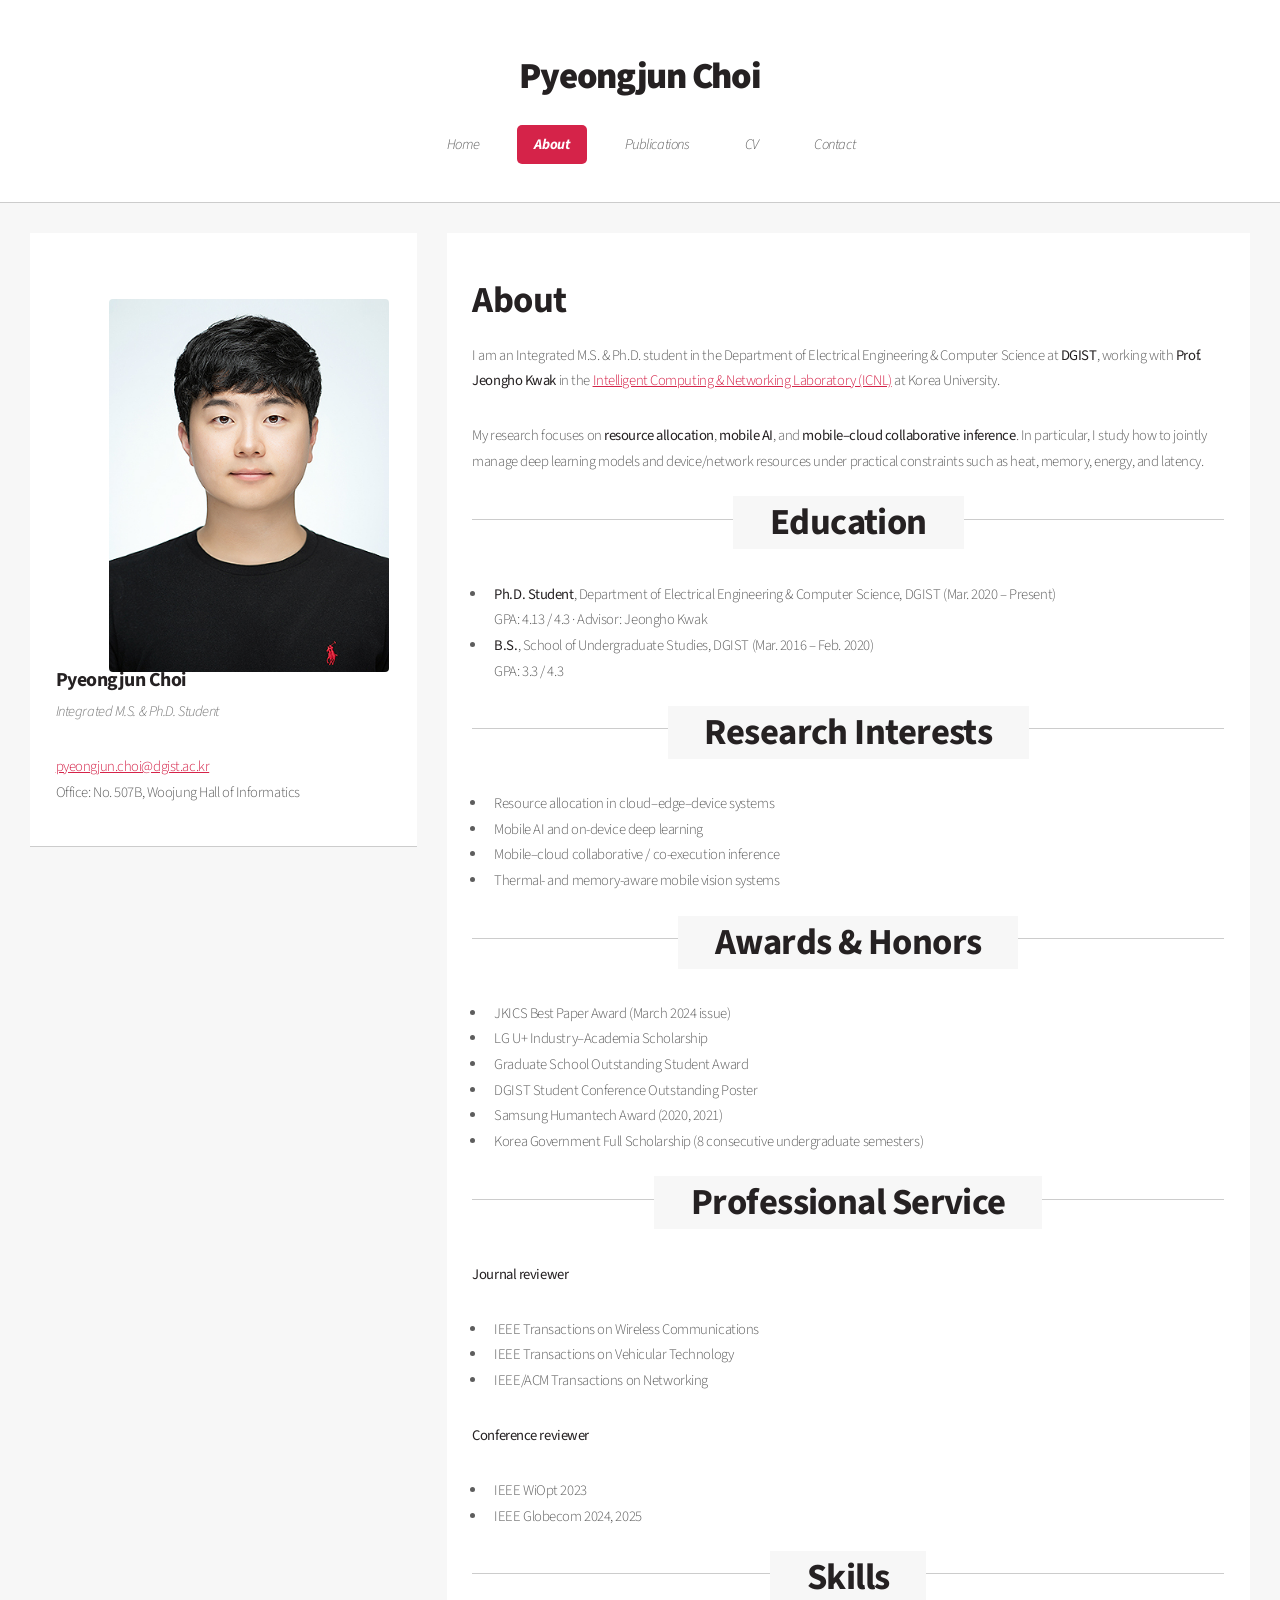
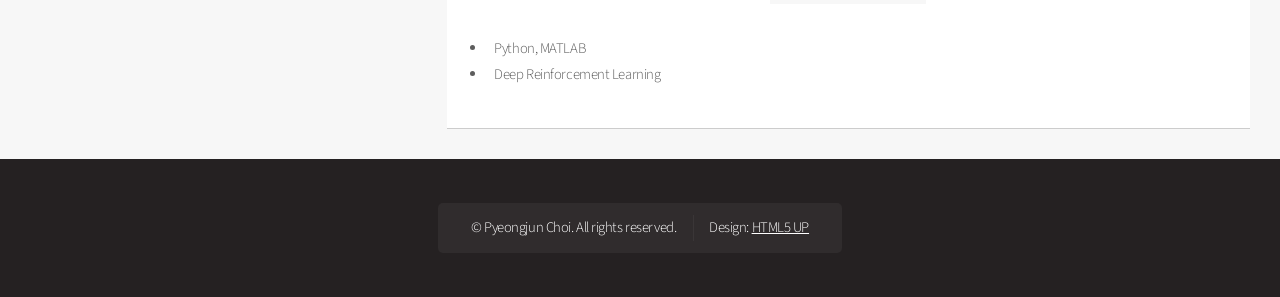
==== about.html @ 7a231a0e "Build personal academic homepage in ICNL/Dopetrope style. English static site with About, Publicatio" ====
<!DOCTYPE HTML>
<!--
	Dopetrope by HTML5 UP
	html5up.net | @ajlkn
	Free for personal and commercial use under the CCA 3.0 license (html5up.net/license)
-->
<html>
	<head>
		<title>About — Pyeongjun Choi</title>
		<meta charset="utf-8" />
		<meta name="viewport" content="width=device-width, initial-scale=1, user-scalable=no" />
		<link rel="stylesheet" href="assets/css/main.css" />
		<link rel="stylesheet" href="assets/css/custom.css" />
	</head>
	<body class="is-preload">
		<div id="page-wrapper">

			<section id="header">
				<h1><a href="index.html">Pyeongjun Choi</a></h1>
				<nav id="nav">
					<ul>
						<li><a href="index.html">Home</a></li>
						<li class="current"><a href="about.html">About</a></li>
						<li><a href="publications.html">Publications</a></li>
						<li><a href="cv.html">CV</a></li>
						<li><a href="contact.html">Contact</a></li>
					</ul>
				</nav>
			</section>

			<section id="main">
				<div class="container">
					<div class="row">
						<div class="col-4 col-12-medium">
							<section class="box profile-box">
								<span class="image featured"><img src="images/profile.jpg" alt="Profile picture of Pyeongjun Choi" /></span>
								<header>
									<h3>Pyeongjun Choi</h3>
									<p>Integrated M.S. &amp; Ph.D. Student</p>
								</header>
								<p>
									<a href="mailto:pyeongjun.choi@dgist.ac.kr">pyeongjun.choi@dgist.ac.kr</a><br />
									Office: No. 507B, Woojung Hall of Informatics
								</p>
							</section>
						</div>
						<div class="col-8 col-12-medium">
							<article class="box post">
								<header>
									<h2>About</h2>
								</header>
								<p>
									I am an Integrated M.S. &amp; Ph.D. student in the Department of Electrical Engineering &amp; Computer Science at
									<strong>DGIST</strong>, working with <strong>Prof. Jeongho Kwak</strong> in the
									<a href="https://icnl.korea.ac.kr/" target="_blank" rel="noopener">Intelligent Computing &amp; Networking Laboratory (ICNL)</a>
									at Korea University.
								</p>
								<p>
									My research focuses on <strong>resource allocation</strong>, <strong>mobile AI</strong>, and
									<strong>mobile–cloud collaborative inference</strong>. In particular, I study how to jointly manage deep learning models
									and device/network resources under practical constraints such as heat, memory, energy, and latency.
								</p>

								<header class="major">
									<h2>Education</h2>
								</header>
								<ul>
									<li>
										<strong>Ph.D. Student</strong>, Department of Electrical Engineering &amp; Computer Science, DGIST
										(Mar. 2020 – Present)<br />
										GPA: 4.13 / 4.3 · Advisor: Jeongho Kwak
									</li>
									<li>
										<strong>B.S.</strong>, School of Undergraduate Studies, DGIST
										(Mar. 2016 – Feb. 2020)<br />
										GPA: 3.3 / 4.3
									</li>
								</ul>

								<header class="major">
									<h2>Research Interests</h2>
								</header>
								<ul>
									<li>Resource allocation in cloud–edge–device systems</li>
									<li>Mobile AI and on-device deep learning</li>
									<li>Mobile–cloud collaborative / co-execution inference</li>
									<li>Thermal- and memory-aware mobile vision systems</li>
								</ul>

								<header class="major">
									<h2>Awards &amp; Honors</h2>
								</header>
								<ul>
									<li>JKICS Best Paper Award (March 2024 issue)</li>
									<li>LG U+ Industry–Academia Scholarship</li>
									<li>Graduate School Outstanding Student Award</li>
									<li>DGIST Student Conference Outstanding Poster</li>
									<li>Samsung Humantech Award (2020, 2021)</li>
									<li>Korea Government Full Scholarship (8 consecutive undergraduate semesters)</li>
								</ul>

								<header class="major">
									<h2>Professional Service</h2>
								</header>
								<p><strong>Journal reviewer</strong></p>
								<ul>
									<li>IEEE Transactions on Wireless Communications</li>
									<li>IEEE Transactions on Vehicular Technology</li>
									<li>IEEE/ACM Transactions on Networking</li>
								</ul>
								<p><strong>Conference reviewer</strong></p>
								<ul>
									<li>IEEE WiOpt 2023</li>
									<li>IEEE Globecom 2024, 2025</li>
								</ul>

								<header class="major">
									<h2>Skills</h2>
								</header>
								<ul>
									<li>Python, MATLAB</li>
									<li>Deep Reinforcement Learning</li>
								</ul>
							</article>
						</div>
					</div>
				</div>
			</section>

			<section id="footer">
				<div class="container">
					<div class="row">
						<div class="col-12">
							<div id="copyright">
								<ul class="links">
									<li>&copy; Pyeongjun Choi. All rights reserved.</li>
									<li>Design: <a href="http://html5up.net">HTML5 UP</a></li>
								</ul>
							</div>
						</div>
					</div>
				</div>
			</section>

		</div>

		<script src="assets/js/jquery.min.js"></script>
		<script src="assets/js/jquery.dropotron.min.js"></script>
		<script src="assets/js/browser.min.js"></script>
		<script src="assets/js/breakpoints.min.js"></script>
		<script src="assets/js/util.js"></script>
		<script src="assets/js/main.js"></script>
	</body>
</html>
---- assets/css/main.css ----
@import url("fontawesome-all.min.css");
@import url("https://fonts.googleapis.com/css?family=Source+Sans+Pro:300,400,700,900,300italic");

/*
	Dopetrope by HTML5 UP
	html5up.net | @ajlkn
	Free for personal and commercial use under the CCA 3.0 license (html5up.net/license)
*/

html, body, div, span, applet, object,
iframe, h1, h2, h3, h4, h5, h6, p, blockquote,
pre, a, abbr, acronym, address, big, cite,
code, del, dfn, em, img, ins, kbd, q, s, samp,
small, strike, strong, sub, sup, tt, var, b,
u, i, center, dl, dt, dd, ol, ul, li, fieldset,
form, label, legend, table, caption, tbody,
tfoot, thead, tr, th, td, article, aside,
canvas, details, embed, figure, figcaption,
footer, header, hgroup, menu, nav, output, ruby,
section, summary, time, mark, audio, video {
	margin: 0;
	padding: 0;
	border: 0;
	font-size: 100%;
	font: inherit;
	vertical-align: baseline;}

article, aside, details, figcaption, figure,
footer, header, hgroup, menu, nav, section {
	display: block;}

body {
	line-height: 1;
}

ol, ul {
	list-style: none;
}

blockquote, q {
	quotes: none;
}

	blockquote:before, blockquote:after, q:before, q:after {
		content: '';
		content: none;
	}

table {
	border-collapse: collapse;
	border-spacing: 0;
}

body {
	-webkit-text-size-adjust: none;
}

mark {
	background-color: transparent;
	color: inherit;
}

input::-moz-focus-inner {
	border: 0;
	padding: 0;
}

input, select, textarea {
	-moz-appearance: none;
	-webkit-appearance: none;
	-ms-appearance: none;
	appearance: none;
}

/* Basic */

	html {
		box-sizing: border-box;
	}

	*, *:before, *:after {
		box-sizing: inherit;
	}

	body {
		background: #252122;
		background-image: url("images/bg02.png");
	}

		body.is-preload *, body.is-preload *:before, body.is-preload *:after {
			-moz-animation: none !important;
			-webkit-animation: none !important;
			-ms-animation: none !important;
			animation: none !important;
			-moz-transition: none !important;
			-webkit-transition: none !important;
			-ms-transition: none !important;
			transition: none !important;
		}

	body, input, textarea, select {
		font-family: 'Source Sans Pro';
		font-weight: 300;
		color: #5d5d5d;
		font-size: 14pt;
		line-height: 1.75em;
	}

	strong, b {
		color: #252122;
		font-weight: 400;
	}

	i, em {
		font-style: italic;
	}

	sub {
		position: relative;
		top: 0.5em;
		font-size: 0.8em;
	}

	sup {
		position: relative;
		top: -0.5em;
		font-size: 0.8em;
	}

	blockquote {
		border-left: solid 0.75em #dddddd;
		padding: 1em 0 1em 1.5em;
		font-style: italic;
	}

	h1, h2, h3, h4, h5, h6 {
		color: #252122;
		font-weight: 700;
	}

	h4 {
		font-weight: 400;
	}

	h1 a, h2 a, h3 a, h4 a, h5 a, h6 a {
		color: inherit;
		text-decoration: none;
	}


	h2 {
  	font-size: 1.5em; 
	letter-spacing: -0.035em;
	}

	h3 {
		font-size: 1.35em;
		letter-spacing: -0.025em;
	}

	h4 {
		font-size: 1.2em;
		letter-spacing: -0.025em;
	}

	a {
		color: #d52349;
		text-decoration: underline;
	}

		a:hover {
			text-decoration: none;
		}

	br.clear {
		clear: both;
	}

	hr {
		border: 0;
		border-top: solid 1px #dddddd;
		height: 1px;
		margin: 2em 0 2em 0;
	}

	p, ul, ol, dl, table {
		margin-bottom: 2em; letter-spacing: -0.03em;

	}

/* Container */

	.container {
		margin: 0 auto;
		max-width: 100%;
		width: 70em;
	}

		@media screen and (max-width: 1680px) {

			.container {
				width: 70em;
			}

		}

		@media screen and (max-width: 1280px) {

			.container {
				width: calc(100% - 60px);
			}

		}

		@media screen and (max-width: 980px) {

			.container {
				width: calc(100% - 80px);
			}

		}

		@media screen and (max-width: 736px) {

			.container {
				width: calc(100% - 40px);
			}

		}

/* Row */

	.row {
		display: flex;
		flex-wrap: wrap;
		box-sizing: border-box;
		align-items: stretch;
	}

		.row > * {
			box-sizing: border-box;
		}

		.row.gtr-uniform > * > :last-child {
			margin-bottom: 0;
		}

		.row.aln-left {
			justify-content: flex-start;
		}

		.row.aln-center {
			justify-content: center;
		}

		.row.aln-right {
			justify-content: flex-end;
		}

		.row.aln-top {
			align-items: flex-start;
		}

		.row.aln-middle {
			align-items: center;
		}

		.row.aln-bottom {
			align-items: flex-end;
		}

		.row > .imp {
			order: -1;
		}

		.row > .col-1 {
			width: 8.33333%;
		}

		.row > .off-1 {
			margin-left: 8.33333%;
		}

		.row > .col-2 {
			width: 16.66667%;
		}

		.row > .off-2 {
			margin-left: 16.66667%;
		}

		.row > .col-3 {
			width: 25%;
		}

		.row > .off-3 {
			margin-left: 25%;
		}

		.row > .col-4 {
			width: 33.33333%;
		}

		.row > .off-4 {
			margin-left: 33.33333%;
		}

		.row > .col-5 {
			width: 41.66667%;
		}

		.row > .off-5 {
			margin-left: 41.66667%;
		}

		.row > .col-6 {
			width: 50%;
		}

		.row > .off-6 {
			margin-left: 50%;
		}

		.row > .col-7 {
			width: 58.33333%;
		}

		.row > .off-7 {
			margin-left: 58.33333%;
		}

		.row > .col-8 {
			width: 66.66667%;
		}

		.row > .off-8 {
			margin-left: 66.66667%;
		}

		.row > .col-9 {
			width: 75%;
		}

		.row > .off-9 {
			margin-left: 75%;
		}

		.row > .col-10 {
			width: 83.33333%;
		}

		.row > .off-10 {
			margin-left: 83.33333%;
		}

		.row > .col-11 {
			width: 91.66667%;
		}

		.row > .off-11 {
			margin-left: 91.66667%;
		}

		.row > .col-12 {
			width: 100%;
		}

		.row > .off-12 {
			margin-left: 100%;
		}

		.row.gtr-0 {
			margin-top: 0px;
			margin-left: 0px;
		}

			.row.gtr-0 > * {
				padding: 0px 0 0 0px;
			}

			.row.gtr-0.gtr-uniform {
				margin-top: 0px;
			}

				.row.gtr-0.gtr-uniform > * {
					padding-top: 0px;
				}

		.row.gtr-25 {
			margin-top: -12.5px;
			margin-left: -12.5px;
		}

			.row.gtr-25 > * {
				padding: 12.5px 0 0 12.5px;
			}

			.row.gtr-25.gtr-uniform {
				margin-top: -12.5px;
			}

				.row.gtr-25.gtr-uniform > * {
					padding-top: 12.5px;
				}

		.row.gtr-50 {
			margin-top: -25px;
			margin-left: -25px;
		}

			.row.gtr-50 > * {
				padding: 25px 0 0 25px;
			}

			.row.gtr-50.gtr-uniform {
				margin-top: -25px;
			}

				.row.gtr-50.gtr-uniform > * {
					padding-top: 25px;
				}

		.row {
			margin-top: -50px;
			margin-left: -50px;
		}

			.row > * {
				padding: 50px 0 0 50px;
			}

			.row.gtr-uniform {
				margin-top: -50px;
			}

				.row.gtr-uniform > * {
					padding-top: 50px;
				}

		.row.gtr-150 {
			margin-top: -75px;
			margin-left: -75px;
		}

			.row.gtr-150 > * {
				padding: 75px 0 0 75px;
			}

			.row.gtr-150.gtr-uniform {
				margin-top: -75px;
			}

				.row.gtr-150.gtr-uniform > * {
					padding-top: 75px;
				}

		.row.gtr-200 {
			margin-top: -100px;
			margin-left: -100px;
		}

			.row.gtr-200 > * {
				padding: 100px 0 0 100px;
			}

			.row.gtr-200.gtr-uniform {
				margin-top: -100px;
			}

				.row.gtr-200.gtr-uniform > * {
					padding-top: 100px;
				}

		@media screen and (max-width: 1680px) {

			.row {
				display: flex;
				flex-wrap: wrap;
				box-sizing: border-box;
				align-items: stretch;
			}

				.row > * {
					box-sizing: border-box;
				}

				.row.gtr-uniform > * > :last-child {
					margin-bottom: 0;
				}

				.row.aln-left {
					justify-content: flex-start;
				}

				.row.aln-center {
					justify-content: center;
				}

				.row.aln-right {
					justify-content: flex-end;
				}

				.row.aln-top {
					align-items: flex-start;
				}

				.row.aln-middle {
					align-items: center;
				}

				.row.aln-bottom {
					align-items: flex-end;
				}

				.row > .imp-xlarge {
					order: -1;
				}

				.row > .col-1-xlarge {
					width: 8.33333%;
				}

				.row > .off-1-xlarge {
					margin-left: 8.33333%;
				}

				.row > .col-2-xlarge {
					width: 16.66667%;
				}

				.row > .off-2-xlarge {
					margin-left: 16.66667%;
				}

				.row > .col-3-xlarge {
					width: 25%;
				}

				.row > .off-3-xlarge {
					margin-left: 25%;
				}

				.row > .col-4-xlarge {
					width: 33.33333%;
				}

				.row > .off-4-xlarge {
					margin-left: 33.33333%;
				}

				.row > .col-5-xlarge {
					width: 41.66667%;
				}

				.row > .off-5-xlarge {
					margin-left: 41.66667%;
				}

				.row > .col-6-xlarge {
					width: 50%;
				}

				.row > .off-6-xlarge {
					margin-left: 50%;
				}

				.row > .col-7-xlarge {
					width: 58.33333%;
				}

				.row > .off-7-xlarge {
					margin-left: 58.33333%;
				}

				.row > .col-8-xlarge {
					width: 66.66667%;
				}

				.row > .off-8-xlarge {
					margin-left: 66.66667%;
				}

				.row > .col-9-xlarge {
					width: 75%;
				}

				.row > .off-9-xlarge {
					margin-left: 75%;
				}

				.row > .col-10-xlarge {
					width: 83.33333%;
				}

				.row > .off-10-xlarge {
					margin-left: 83.33333%;
				}

				.row > .col-11-xlarge {
					width: 91.66667%;
				}

				.row > .off-11-xlarge {
					margin-left: 91.66667%;
				}

				.row > .col-12-xlarge {
					width: 100%;
				}

				.row > .off-12-xlarge {
					margin-left: 100%;
				}

				.row.gtr-0 {
					margin-top: 0px;
					margin-left: 0px;
				}

					.row.gtr-0 > * {
						padding: 0px 0 0 0px;
					}

					.row.gtr-0.gtr-uniform {
						margin-top: 0px;
					}

						.row.gtr-0.gtr-uniform > * {
							padding-top: 0px;
						}

				.row.gtr-25 {
					margin-top: -12.5px;
					margin-left: -12.5px;
				}

					.row.gtr-25 > * {
						padding: 12.5px 0 0 12.5px;
					}

					.row.gtr-25.gtr-uniform {
						margin-top: -12.5px;
					}

						.row.gtr-25.gtr-uniform > * {
							padding-top: 12.5px;
						}

				.row.gtr-50 {
					margin-top: -25px;
					margin-left: -25px;
				}

					.row.gtr-50 > * {
						padding: 25px 0 0 25px;
					}

					.row.gtr-50.gtr-uniform {
						margin-top: -25px;
					}

						.row.gtr-50.gtr-uniform > * {
							padding-top: 25px;
						}

				.row {
					margin-top: -50px;
					margin-left: -50px;
				}

					.row > * {
						padding: 50px 0 0 50px;
					}

					.row.gtr-uniform {
						margin-top: -50px;
					}

						.row.gtr-uniform > * {
							padding-top: 50px;
						}

				.row.gtr-150 {
					margin-top: -75px;
					margin-left: -75px;
				}

					.row.gtr-150 > * {
						padding: 75px 0 0 75px;
					}

					.row.gtr-150.gtr-uniform {
						margin-top: -75px;
					}

						.row.gtr-150.gtr-uniform > * {
							padding-top: 75px;
						}

				.row.gtr-200 {
					margin-top: -100px;
					margin-left: -100px;
				}

					.row.gtr-200 > * {
						padding: 100px 0 0 100px;
					}

					.row.gtr-200.gtr-uniform {
						margin-top: -100px;
					}

						.row.gtr-200.gtr-uniform > * {
							padding-top: 100px;
						}

		}

		@media screen and (max-width: 1280px) {

			.row {
				display: flex;
				flex-wrap: wrap;
				box-sizing: border-box;
				align-items: stretch;
			}

				.row > * {
					box-sizing: border-box;
				}

				.row.gtr-uniform > * > :last-child {
					margin-bottom: 0;
				}

				.row.aln-left {
					justify-content: flex-start;
				}

				.row.aln-center {
					justify-content: center;
				}

				.row.aln-right {
					justify-content: flex-end;
				}

				.row.aln-top {
					align-items: flex-start;
				}

				.row.aln-middle {
					align-items: center;
				}

				.row.aln-bottom {
					align-items: flex-end;
				}

				.row > .imp-large {
					order: -1;
				}

				.row > .col-1-large {
					width: 8.33333%;
				}

				.row > .off-1-large {
					margin-left: 8.33333%;
				}

				.row > .col-2-large {
					width: 16.66667%;
				}

				.row > .off-2-large {
					margin-left: 16.66667%;
				}

				.row > .col-3-large {
					width: 25%;
				}

				.row > .off-3-large {
					margin-left: 25%;
				}

				.row > .col-4-large {
					width: 33.33333%;
				}

				.row > .off-4-large {
					margin-left: 33.33333%;
				}

				.row > .col-5-large {
					width: 41.66667%;
				}

				.row > .off-5-large {
					margin-left: 41.66667%;
				}

				.row > .col-6-large {
					width: 50%;
				}

				.row > .off-6-large {
					margin-left: 50%;
				}

				.row > .col-7-large {
					width: 58.33333%;
				}

				.row > .off-7-large {
					margin-left: 58.33333%;
				}

				.row > .col-8-large {
					width: 66.66667%;
				}

				.row > .off-8-large {
					margin-left: 66.66667%;
				}

				.row > .col-9-large {
					width: 75%;
				}

				.row > .off-9-large {
					margin-left: 75%;
				}

				.row > .col-10-large {
					width: 83.33333%;
				}

				.row > .off-10-large {
					margin-left: 83.33333%;
				}

				.row > .col-11-large {
					width: 91.66667%;
				}

				.row > .off-11-large {
					margin-left: 91.66667%;
				}

				.row > .col-12-large {
					width: 100%;
				}

				.row > .off-12-large {
					margin-left: 100%;
				}

				.row.gtr-0 {
					margin-top: 0px;
					margin-left: 0px;
				}

					.row.gtr-0 > * {
						padding: 0px 0 0 0px;
					}

					.row.gtr-0.gtr-uniform {
						margin-top: 0px;
					}

						.row.gtr-0.gtr-uniform > * {
							padding-top: 0px;
						}

				.row.gtr-25 {
					margin-top: -7.5px;
					margin-left: -7.5px;
				}

					.row.gtr-25 > * {
						padding: 7.5px 0 0 7.5px;
					}

					.row.gtr-25.gtr-uniform {
						margin-top: -7.5px;
					}

						.row.gtr-25.gtr-uniform > * {
							padding-top: 7.5px;
						}

				.row.gtr-50 {
					margin-top: -15px;
					margin-left: -15px;
				}

					.row.gtr-50 > * {
						padding: 15px 0 0 15px;
					}

					.row.gtr-50.gtr-uniform {
						margin-top: -15px;
					}

						.row.gtr-50.gtr-uniform > * {
							padding-top: 15px;
						}

				.row {
					margin-top: -30px;
					margin-left: -30px;
				}

					.row > * {
						padding: 30px 0 0 30px;
					}

					.row.gtr-uniform {
						margin-top: -30px;
					}

						.row.gtr-uniform > * {
							padding-top: 30px;
						}

				.row.gtr-150 {
					margin-top: -45px;
					margin-left: -45px;
				}

					.row.gtr-150 > * {
						padding: 45px 0 0 45px;
					}

					.row.gtr-150.gtr-uniform {
						margin-top: -45px;
					}

						.row.gtr-150.gtr-uniform > * {
							padding-top: 45px;
						}

				.row.gtr-200 {
					margin-top: -60px;
					margin-left: -60px;
				}

					.row.gtr-200 > * {
						padding: 60px 0 0 60px;
					}

					.row.gtr-200.gtr-uniform {
						margin-top: -60px;
					}

						.row.gtr-200.gtr-uniform > * {
							padding-top: 60px;
						}

		}

		@media screen and (max-width: 980px) {

			.row {
				display: flex;
				flex-wrap: wrap;
				box-sizing: border-box;
				align-items: stretch;
			}

				.row > * {
					box-sizing: border-box;
				}

				.row.gtr-uniform > * > :last-child {
					margin-bottom: 0;
				}

				.row.aln-left {
					justify-content: flex-start;
				}

				.row.aln-center {
					justify-content: center;
				}

				.row.aln-right {
					justify-content: flex-end;
				}

				.row.aln-top {
					align-items: flex-start;
				}

				.row.aln-middle {
					align-items: center;
				}

				.row.aln-bottom {
					align-items: flex-end;
				}

				.row > .imp-medium {
					order: -1;
				}

				.row > .col-1-medium {
					width: 8.33333%;
				}

				.row > .off-1-medium {
					margin-left: 8.33333%;
				}

				.row > .col-2-medium {
					width: 16.66667%;
				}

				.row > .off-2-medium {
					margin-left: 16.66667%;
				}

				.row > .col-3-medium {
					width: 25%;
				}

				.row > .off-3-medium {
					margin-left: 25%;
				}

				.row > .col-4-medium {
					width: 33.33333%;
				}

				.row > .off-4-medium {
					margin-left: 33.33333%;
				}

				.row > .col-5-medium {
					width: 41.66667%;
				}

				.row > .off-5-medium {
					margin-left: 41.66667%;
				}

				.row > .col-6-medium {
					width: 50%;
				}

				.row > .off-6-medium {
					margin-left: 50%;
				}

				.row > .col-7-medium {
					width: 58.33333%;
				}

				.row > .off-7-medium {
					margin-left: 58.33333%;
				}

				.row > .col-8-medium {
					width: 66.66667%;
				}

				.row > .off-8-medium {
					margin-left: 66.66667%;
				}

				.row > .col-9-medium {
					width: 75%;
				}

				.row > .off-9-medium {
					margin-left: 75%;
				}

				.row > .col-10-medium {
					width: 83.33333%;
				}

				.row > .off-10-medium {
					margin-left: 83.33333%;
				}

				.row > .col-11-medium {
					width: 91.66667%;
				}

				.row > .off-11-medium {
					margin-left: 91.66667%;
				}

				.row > .col-12-medium {
					width: 100%;
				}

				.row > .off-12-medium {
					margin-left: 100%;
				}

				.row.gtr-0 {
					margin-top: 0px;
					margin-left: 0px;
				}

					.row.gtr-0 > * {
						padding: 0px 0 0 0px;
					}

					.row.gtr-0.gtr-uniform {
						margin-top: 0px;
					}

						.row.gtr-0.gtr-uniform > * {
							padding-top: 0px;
						}

				.row.gtr-25 {
					margin-top: -10px;
					margin-left: -10px;
				}

					.row.gtr-25 > * {
						padding: 10px 0 0 10px;
					}

					.row.gtr-25.gtr-uniform {
						margin-top: -10px;
					}

						.row.gtr-25.gtr-uniform > * {
							padding-top: 10px;
						}

				.row.gtr-50 {
					margin-top: -20px;
					margin-left: -20px;
				}

					.row.gtr-50 > * {
						padding: 20px 0 0 20px;
					}

					.row.gtr-50.gtr-uniform {
						margin-top: -20px;
					}

						.row.gtr-50.gtr-uniform > * {
							padding-top: 20px;
						}

				.row {
					margin-top: -40px;
					margin-left: -40px;
				}

					.row > * {
						padding: 40px 0 0 40px;
					}

					.row.gtr-uniform {
						margin-top: -40px;
					}

						.row.gtr-uniform > * {
							padding-top: 40px;
						}

				.row.gtr-150 {
					margin-top: -60px;
					margin-left: -60px;
				}

					.row.gtr-150 > * {
						padding: 60px 0 0 60px;
					}

					.row.gtr-150.gtr-uniform {
						margin-top: -60px;
					}

						.row.gtr-150.gtr-uniform > * {
							padding-top: 60px;
						}

				.row.gtr-200 {
					margin-top: -80px;
					margin-left: -80px;
				}

					.row.gtr-200 > * {
						padding: 80px 0 0 80px;
					}

					.row.gtr-200.gtr-uniform {
						margin-top: -80px;
					}

						.row.gtr-200.gtr-uniform > * {
							padding-top: 80px;
						}

		}

		@media screen and (max-width: 736px) {

			.row {
				display: flex;
				flex-wrap: wrap;
				box-sizing: border-box;
				align-items: stretch;
			}

				.row > * {
					box-sizing: border-box;
				}

				.row.gtr-uniform > * > :last-child {
					margin-bottom: 0;
				}

				.row.aln-left {
					justify-content: flex-start;
				}

				.row.aln-center {
					justify-content: center;
				}

				.row.aln-right {
					justify-content: flex-end;
				}

				.row.aln-top {
					align-items: flex-start;
				}

				.row.aln-middle {
					align-items: center;
				}

				.row.aln-bottom {
					align-items: flex-end;
				}

				.row > .imp-small {
					order: -1;
				}

				.row > .col-1-small {
					width: 8.33333%;
				}

				.row > .off-1-small {
					margin-left: 8.33333%;
				}

				.row > .col-2-small {
					width: 16.66667%;
				}

				.row > .off-2-small {
					margin-left: 16.66667%;
				}

				.row > .col-3-small {
					width: 25%;
				}

				.row > .off-3-small {
					margin-left: 25%;
				}

				.row > .col-4-small {
					width: 33.33333%;
				}

				.row > .off-4-small {
					margin-left: 33.33333%;
				}

				.row > .col-5-small {
					width: 41.66667%;
				}

				.row > .off-5-small {
					margin-left: 41.66667%;
				}

				.row > .col-6-small {
					width: 50%;
				}

				.row > .off-6-small {
					margin-left: 50%;
				}

				.row > .col-7-small {
					width: 58.33333%;
				}

				.row > .off-7-small {
					margin-left: 58.33333%;
				}

				.row > .col-8-small {
					width: 66.66667%;
				}

				.row > .off-8-small {
					margin-left: 66.66667%;
				}

				.row > .col-9-small {
					width: 75%;
				}

				.row > .off-9-small {
					margin-left: 75%;
				}

				.row > .col-10-small {
					width: 83.33333%;
				}

				.row > .off-10-small {
					margin-left: 83.33333%;
				}

				.row > .col-11-small {
					width: 91.66667%;
				}

				.row > .off-11-small {
					margin-left: 91.66667%;
				}

				.row > .col-12-small {
					width: 100%;
				}

				.row > .off-12-small {
					margin-left: 100%;
				}

				.row.gtr-0 {
					margin-top: 0px;
					margin-left: 0px;
				}

					.row.gtr-0 > * {
						padding: 0px 0 0 0px;
					}

					.row.gtr-0.gtr-uniform {
						margin-top: 0px;
					}

						.row.gtr-0.gtr-uniform > * {
							padding-top: 0px;
						}

				.row.gtr-25 {
					margin-top: -5px;
					margin-left: -5px;
				}

					.row.gtr-25 > * {
						padding: 5px 0 0 5px;
					}

					.row.gtr-25.gtr-uniform {
						margin-top: -5px;
					}

						.row.gtr-25.gtr-uniform > * {
							padding-top: 5px;
						}

				.row.gtr-50 {
					margin-top: -10px;
					margin-left: -10px;
				}

					.row.gtr-50 > * {
						padding: 10px 0 0 10px;
					}

					.row.gtr-50.gtr-uniform {
						margin-top: -10px;
					}

						.row.gtr-50.gtr-uniform > * {
							padding-top: 10px;
						}

				.row {
					margin-top: -20px;
					margin-left: -20px;
				}

					.row > * {
						padding: 20px 0 0 20px;
					}

					.row.gtr-uniform {
						margin-top: -20px;
					}

						.row.gtr-uniform > * {
							padding-top: 20px;
						}

				.row.gtr-150 {
					margin-top: -30px;
					margin-left: -30px;
				}

					.row.gtr-150 > * {
						padding: 30px 0 0 30px;
					}

					.row.gtr-150.gtr-uniform {
						margin-top: -30px;
					}

						.row.gtr-150.gtr-uniform > * {
							padding-top: 30px;
						}

				.row.gtr-200 {
					margin-top: -40px;
					margin-left: -40px;
				}

					.row.gtr-200 > * {
						padding: 40px 0 0 40px;
					}

					.row.gtr-200.gtr-uniform {
						margin-top: -40px;
					}

						.row.gtr-200.gtr-uniform > * {
							padding-top: 40px;
						}

		}

/* Form */

	form label {
		display: block;
		color: #252122;
		font-weight: 400;
		margin: 0 0 0.5em 0;
	}

	form input[type=text],
	form input[type=email],
	form input[type=password],
	form select,
	form textarea {
		-webkit-appearance: none;
		display: block;
		border: 0;
		padding: 0.75em 1em;
		font-size: 1em;
		border-radius: 5px;
		border: solid 1px #dddddd;
		background: #fff;
		width: 100%;
	}

		form input[type=text]:focus,
		form input[type=email]:focus,
		form input[type=password]:focus,
		form select:focus,
		form textarea:focus {
			box-shadow: inset 0px 0px 1px 1px #43bff0;
		}

	form textarea {
		height: 15em;
	}

	form ::-webkit-input-placeholder {
		color: #555 !important;
	}

	form :-moz-placeholder {
		color: #555 !important;
	}

	form ::-moz-placeholder {
		color: #555 !important;
	}

	form :-ms-input-placeholder {
		color: #555 !important;
	}

	form ::-moz-focus-inner {
		border: 0;
	}

/* Tables */

	table {
		width: 100%;
	}

		table tr {
			border-top: solid 1px #dddddd;
		}

			table tr:first-child {
				border-top: 0;
			}

		table td {
			padding: 0.5em 1em 0.5em 1em;
		}

		table th {
			text-align: left;
			padding: 0.5em 1em 0.5em 1em;
			font-weight: 700;
			margin: 0 0 1em 0;
		}

		table thead {
			border-bottom: solid 2px #dddddd;
		}

/* Section/Article */

	section, article {
		margin-bottom: 2.5em;
	}

		section > :last-child, section:last-child, article > :last-child, article:last-child {
			margin-bottom: 0;
		}

	header {
		margin: 0 0 1.5em 0;
	}

		header > p {
			display: block;
			font-style: italic;
			margin: 0.5em 0 0 0;
			padding-bottom: 0.5em;
		}

		header.major {
			position: relative;
			text-align: center;
			border-top: solid 1px #ccc;
			top: 1em;
			margin: 0 0 3em 0;
		}

			header.major h2 {
				background: #fff;
				position: relative;
				top: -0.65em;
				display: inline;
				margin: 0;
				padding: 0 1em 0 1em;
			}

	footer {
		margin: 2.25em 0 0 0;
	}

/* Box */

	.box {
		background: #ffffff;
		border-bottom: solid 1px #ccc;
		padding: 2.75em 1.75em 2.75em 1.75em;
	}

		.box .image.featured {
			position: relative;
			width: auto;
			left: 1.75em;
			top: 1.75em;
			margin: -4.5em 0 4.25em -3.5em;
		}

		.box.post header {
			padding-top: 1em;
			margin: 0 0 2em 0;
		}

		.box.post h2 {
			font-size: 2.5em;
			letter-spacing: -0.015em;
		}

		.box.post header > p {
			margin-top: 1.25em;
			font-size: 1.25em;
		}

		.box footer ul.actions {
			margin-bottom: 0;
		}

/* Button */

	input[type="button"],
	input[type="submit"],
	input[type="reset"],
	button,
	.button {
		-webkit-appearance: none;
		display: inline-block;
		text-decoration: none;
		cursor: pointer;
		border: 0;
		border-radius: 5px;
		background: #d52349;
		color: #fff !important;
		font-weight: 700;
		outline: 0;
		font-size: 1.1em;
		padding: 0.65em 1.5em 0.65em 1.5em;
		text-align: center;
		-moz-transition: background-color .25s ease-in-out;
		-webkit-transition: background-color .25s ease-in-out;
		-ms-transition: background-color .25s ease-in-out;
		transition: background-color .25s ease-in-out;
	}

		input[type="button"]:hover,
		input[type="submit"]:hover,
		input[type="reset"]:hover,
		button:hover,
		.button:hover {
			background: #e53359;
		}

		input[type="button"]:active,
		input[type="submit"]:active,
		input[type="reset"]:active,
		button:active,
		.button:active {
			background: #c51349;
		}

		input[type="button"].alt,
		input[type="submit"].alt,
		input[type="reset"].alt,
		button.alt,
		.button.alt {
			background: #e53359;
		}

			input[type="button"].alt:hover,
			input[type="submit"].alt:hover,
			input[type="reset"].alt:hover,
			button.alt:hover,
			.button.alt:hover {
				background: #e53359;
			}

			input[type="button"].alt:active,
			input[type="submit"].alt:active,
			input[type="reset"].alt:active,
			button.alt:active,
			.button.alt:active {
				background: #e53359;
			}

		input[type="button"].icon:before,
		input[type="submit"].icon:before,
		input[type="reset"].icon:before,
		button.icon:before,
		.button.icon:before {
			opacity: 0.35;
			position: relative;
			top: 0.05em;
			margin-right: 0.75em;
		}

		input[type="button"].large,
		input[type="submit"].large,
		input[type="reset"].large,
		button.large,
		.button.large {
			font-size: 1.5em;
			padding: 0.75em 1.5em 0.75em 1.5em;
		}

/* Image */

	.image {
		display: inline-block;
		outline: 0;
	}

		.image img {
			display: block;
			width: 100%;
		}

		.image.centered {
			display: block;
			margin: 0 0 2em 0;
		}

			.image.centered img {
				margin: 0 auto;
				width: auto;
			}

		.image.featured {
			display: block;
			width: 100%;
			margin: 0 0 2em 0;
		}

		.image.avatar {
			border-radius: 100%;
			overflow: hidden;
		}

			.image.avatar img {
				border-radius: 100%;
				display: block;
				width: 100%;
			}

		.image.left {
			float: left;
			margin: 0 2em 2em 0;
		}

/* List */

	ul {
		list-style: disc;
		padding-left: 1em;
	}

		ul li {
			padding-left: 0.5em;
		}

	ol {
		list-style: decimal;
		padding-left: 1.25em;
	}

		ol li {
			padding-left: 0.25em;
		}

/* Actions */

	ul.actions {
		list-style: none;
		padding-left: 0;
	}

		ul.actions li {
			display: inline-block;
			margin-left: 1em;
			padding-left: 0;
		}

			ul.actions li:first-child {
				margin-left: 0;
			}

/* Links */

	ul.links {
		list-style: none;
		padding-left: 0;
	}

		ul.links li {
			display: inline-block;
			border-left: solid 1px rgba(255, 255, 255, 0.05);
			padding: 0 0 0 1em;
			margin: 0 0 0 1em;
		}

			ul.links li:first-child {
				border-left: 0;
				padding-left: 0;
				margin-left: 0;
			}

/* Contact */

	ul.contact {
		list-style: none;
		padding-left: 0;
	}

		ul.contact li {
			position: relative;
			border-top: solid 1px #ddd;
			padding: 1.3em 0 1.3em 7em;
		}

			ul.contact li h3 {
				position: absolute;
				left: 0;
				top: 1.3em;
				font-size: 1.1em;
			}

			ul.contact li p {
				margin: 0;
			}

			ul.contact li:first-child {
				padding-top: 0;
				border-top: 0;
			}

				ul.contact li:first-child h3 {
					top: 0;
				}

/* Dates */

	ul.dates {
		list-style: none;
		padding-left: 0;
	}

		ul.dates li {
			position: relative;
			border-top: solid 1px #ddd;
			padding: 1.3em 0 1.3em 6.75em;
		}

		ul.dates .date {
			display: block;
			position: absolute;
			left: 0;
			top: 1.3em;
			background-color: #d52349;
			height: 3.5em;
			text-align: center;
			color: #fff;
			line-height: 1em;
			border-top-left-radius: 5px;
			border-bottom-left-radius: 5px;
			padding: 0.5em 0.75em 0 1em;
		}

			ul.dates .date:after {
				content: '';
				position: absolute;
				bottom: 0;
				right: -1.2em;
				border-left: solid 1.25em #d52349;
				border-top: solid 1.8em transparent;
				border-bottom: solid 1.8em transparent;
			}

			ul.dates .date strong {
				display: block;
				font-size: 1.75em;
				padding-top: 0.15em;
			}

		ul.dates h3 {
			font-size: 1.1em;
		}

		ul.dates p {
			margin: 0;
		}

		ul.dates li:first-child {
			border-top: 0;
			padding-top: 0;
		}

			ul.dates li:first-child .date {
				top: 0;
			}

/* Divided */

	ul.divided {
		list-style: none;
		padding-left: 0;
	}

		ul.divided li {
			border-top: solid 1px #ddd;
			padding: 1em 0 1em 0;
		}

			ul.divided li:first-child {
				border-top: 0;
				padding-top: 0;
			}

/* Social */

	ul.social {
		list-style: none;
		padding-left: 0;
		overflow: hidden;
		cursor: default;
		margin: 0 0 3.25em 0;
	}

		ul.social li {
			display: inline-block;
			padding-left: 0;
			margin-left: 0.75em;
		}

			ul.social li:first-child {
				margin-left: 0;
			}

			ul.social li a {
				display: inline-block;
				width: 3em;
				height: 3em;
				text-align: center;
				border-radius: 5px;
				background: #888;
				-moz-transition: background-color .25s ease-in-out;
				-webkit-transition: background-color .25s ease-in-out;
				-ms-transition: background-color .25s ease-in-out;
				transition: background-color .25s ease-in-out;
			}

				ul.social li a:before {
					color: #fff;
					font-size: 2em;
					line-height: 1.5em;
				}

				ul.social li a.fa-facebook {
					background: #3c5a98;
				}

					ul.social li a.fa-facebook:hover {
						background: #4c6aa8;
					}

				ul.social li a.fa-twitter {
					background: #2daae4;
				}

					ul.social li a.fa-twitter:hover {
						background: #3dbaf4;
					}

				ul.social li a.fa-dribbble {
					background: #c4376b;
				}

					ul.social li a.fa-dribbble:hover {
						background: #d4477b;
					}

				ul.social li a.fa-linkedin {
					background: #006599;
				}

					ul.social li a.fa-linkedin:hover {
						background: #1075a9;
					}

				ul.social li a.fa-tumblr {
					background: #2b4661;
				}

					ul.social li a.fa-tumblr:hover {
						background: #3b5671;
					}

				ul.social li a.fa-google-plus {
					background: #da2713;
				}

					ul.social li a.fa-google-plus:hover {
						background: #ea3723;
					}

/* Icons */

	.icon {
		text-decoration: none;
		position: relative;
		text-decoration: none;
	}

		.icon:before {
			-moz-osx-font-smoothing: grayscale;
			-webkit-font-smoothing: antialiased;
			display: inline-block;
			font-style: normal;
			font-variant: normal;
			text-rendering: auto;
			line-height: 1;
			text-transform: none !important;
			font-family: 'Font Awesome 5 Free';
			font-weight: 400;
		}

		.icon.solid:before {
			font-weight: 900;
		}

		.icon.brands:before {
			font-family: 'Font Awesome 5 Brands';
		}

		.icon:before {
			line-height: inherit;
		}

		.icon > .label {
			display: none;
		}

		.icon.featured {
			position: relative;
			display: inline-block;
			background-color: #d52349;
			width: 9em;
			padding: 1.75em 0 0.75em 0;
			border-top-left-radius: 5px;
			border-top-right-radius: 5px;
			margin: 0 0 4.5em 0;
			cursor: default;
		}

			.icon.featured:before {
				font-size: 4.5em;
				line-height: 1em;
				color: #fff;
			}

			.icon.featured:after {
				content: '';
				position: absolute;
				bottom: -1.95em;
				left: 0;
				border-top: solid 2em #d52349;
				border-left: solid 4.5em transparent;
				border-right: solid 4.5em transparent;
			}

			.icon.featured.alt {
				background-color: #252122;
			}

				.icon.featured.alt:after {
					border-top-color: #252122;
				}

			.icon.featured.alt2 {
				background-color: #827a7c;
			}

				.icon.featured.alt2:after {
					border-top-color: #827a7c;
				}

/* Page Wrapper */

	#page-wrapper > section {
		margin-bottom: 0;
	}

/* Header */

	#header {
		position: relative;
		background: #ffffff;
		border-bottom: solid 1px #ccc;
		padding: 5em 0 4em 0;
		text-align: center;
	}

		#header h1 {
			color: #252122;
			font-weight: 900;
			font-size: 2.5em;
			letter-spacing: -0.035em;
			line-height: 1;
		}

/* Nav */

	#nav {
		margin: 2.5em 0 0 0;
	}

		#nav > ul {
			margin: 0;
		}

			#nav > ul > li {
				display: inline-block;
				font-style: italic;
				margin: 0 0.35em 0 0.35em;
			}

				#nav > ul > li > ul {
					display: none;
				}

				#nav > ul > li > a {
					border-radius: 5px;
					color: #5d5d5d;
					text-decoration: none;
					padding: 0.6em 1.2em 0.6em 1.2em;
					-moz-transition: background-color .25s ease-in-out;
					-webkit-transition: background-color .25s ease-in-out;
					-ms-transition: background-color .25s ease-in-out;
					transition: background-color .25s ease-in-out;
					outline: 0;
				}

				#nav > ul > li:hover > a, #nav > ul > li.active > a {
					background: #f3f3f3;
				}

				#nav > ul > li.current > a {
					background: #d52349;
					color: #fff !important;
					font-weight: 700;
				}

	.dropotron {
		border-radius: 5px;
		background-color: #252122;
		background-color: rgba(34, 30, 31, 0.98);
		padding: 1.25em 1.5em 1.25em 1.5em;
		font-style: italic;
		min-width: 13em;
		box-shadow: 0px 8px 15px 0px rgba(0, 0, 0, 0.5);
		text-align: left;
		margin-top: -1.25em;
		margin-left: -1px;
		list-style: none;
	}

		.dropotron a, .dropotron span {
			color: #aaa;
			text-decoration: none;
			-moz-transition: color .25s ease-in-out;
			-webkit-transition: color .25s ease-in-out;
			-ms-transition: color .25s ease-in-out;
			transition: color .25s ease-in-out;
		}

		.dropotron li {
			padding: 0.25em 0 0.25em 0;
		}

			.dropotron li:hover > a, .dropotron li:hover > span {
				color: #fff;
			}

		.dropotron.level-0 {
			margin-top: 2em;
		}

			.dropotron.level-0:before {
				content: '';
				display: block;
				position: absolute;
				left: 50%;
				margin-left: -10px;
				top: -9px;
				border-left: solid 10px transparent;
				border-right: solid 10px transparent;
				border-bottom: solid 10px #252122;
				border-bottom-color: rgba(34, 30, 31, 0.98);
			}

/* Banner */

	#banner {
		background: #CCE8F4 url("../../images/pic000001.png");
		background-position: center center;
		background-size: auto 400%;
		background-repeat: no-repeat;
		text-align: center;
		position: relative;
		padding: 8em 0;
		margin: 4em 0 0 0;
	}

		#banner header {
			background-color: transparent;
			display: inline-black;
			padding: 2.5em 5em;
			border-radius: 5px;
		}

			#banner header h2 {
				color: #F0FFFF;
				font-weight: 8\00;
				font-size: 2.5em;
				margin: 0 0 0.65em 0;
			}

			#banner header p {
				color: #F0FFFF;
				font-weight: 400;
				padding: 0;
				font-style: normal;
				margin: 0;
				font-size: 1.8em;
			}

/* Intro */

	#intro {
		text-align: center;
		overflow: hidden;
	}

		#intro section {
			margin: 3em 0;
			padding: 2.5em 0;
		}

		#intro h2 {
			font-size: 1.75em;
		}

		#intro p {
			margin: 0;
		}

		#intro .middle {
			position: relative;
			z-index: 1;
		}

			#intro .middle:before {
				content: '';
				width: 32px;
				height: 100%;
				position: absolute;
				left: -24px;
				top: 0;
				display: block;
				z-index: -1;
				box-shadow: 32px 0 0 0 #fff, 0 -32px 0 0 #fff, 0 32px 0 0 #fff, 32px 32px 0 0 #fff, 32px -32px 0 0 #fff, 0 0 32px 0 rgba(0, 0, 0, 0.15);
			}

			#intro .middle:after {
				content: '';
				width: 32px;
				height: 100%;
				position: absolute;
				right: -24px;
				top: 0;
				display: block;
				z-index: -1;
				box-shadow: -32px 0 0 0 #fff, 0 -32px 0 0 #fff, 0 32px 0 0 #fff, -32px 32px 0 0 #fff, -32px -32px 0 0 #fff, 0 0 32px 0 rgba(0, 0, 0, 0.15);
			}

		#intro .button {
			min-width: 12em;
		}

		#intro footer {
			margin: 0;
		}

/* Main */

	#main {
		position: relative;
		background: #f7f7f7 url("images/bg02.png");
		padding: 4em 0 4em 0;
	}

		#main:before {
			content: '';
			position: absolute;
			top: 0;
			left: 0;
			width: 100%;
			background: url("images/bg01.png");
			background-size: 100% 100%;
			z-index: 0;
			opacity: 0.1;
		}

		#main .major h2 {
			background: #f7f7f7 url("images/bg02.png");
		}

/* Footer */

	#footer {
		position: relative;
		color: #858484;
		padding: 4em 0;
	}

		#footer:before {
			content: '';
			position: absolute;
			top: 0;
			left: 0;
			width: 100%;
			background: url("images/bg01.png");
			background-size: 100% 100%;
			z-index: 0;
			opacity: 0.5;
		}

		#footer a {
			color: #c5c4c4;
		}

		#footer h2, #footer h3, #footer h4, #footer h5, #footer h6, #footer strong, #footer b {
			color: #fff;
		}

			#footer h2 a, #footer h3 a, #footer h4 a, #footer h5 a, #footer h6 a, #footer strong a, #footer b a {
				color: inherit;
			}

		#footer ul.contact li,
		#footer ul.dates li,
		#footer ul.divided li {
			border-top-color: #353434;
			border-top-color: rgba(255, 255, 255, 0.05);
		}

		#footer header {
			margin: 0 0 3em 0;
		}

			#footer header h2 {
				font-size: 1.75em;
			}

/* Copyright */

	#copyright {
		text-align: center;
		margin: 3em 0 2em 0;
	}

		#copyright ul.links {
			display: inline-block;
			background: #2C2929;
			background: rgba(255, 255, 255, 0.05);
			border-radius: 5px;
			margin: 0;
			padding: 0.85em 2.25em 0.85em 2.25em;
		}

/* XLarge */

	@media screen and (max-width: 1680px) {

		/* Basic */

			body, input, textarea, select {
				font-size: 12pt;
			}

	}

/* Large */

	@media screen and (max-width: 1280px) {

		/* Basic */

			body, input, textarea, select {
				font-size: 11pt;
			}

		/* Section/Article */

			header.major {
				margin: 0.75em 0 2.5em 0;
			}

				header.major h2 {
					padding: 0 1em 0 1em;
				}

		/* Social */

			ul.social li {
				margin: 0 0 0.25em 0.75em;
			}

		/* Header */

			#header {
				padding: 4em 0 3em 0;
			}

			#header > header .avatar {
				display: block;
				margin: 0 auto 2.25em auto;
				width: 8em;
			}

			#header > header .avatar {
				margin: 0 auto 1.6875em auto;
				width: 6em;
			}

		/* Banner */

			#banner {
				padding: 6em 0;
				margin: 3em 0 0 0;
			}

		/* Intro */

			#intro {
				padding: 0;
			}

				#intro section {
					padding: 1em 2em;
				}

				#intro .middle:before {
					left: -12px;
				}

				#intro .middle:after {
					right: -12px;
				}

		/* Main */

			#main {
				padding: 30px 0;
			}

		/* Footer */

			#footer {
				padding: 3em 0;
			}

				#footer:before {
					height: 2.5em;
				}

				#footer header {
					margin: 0 0 1.5em 0;
				}

					#footer header h2 {
						font-size: 1.25em;
					}

		/* Copyright */

			#copyright {
				margin: 0;
			}

	}

/* Medium */

	#navPanel, #titleBar {
		display: none;
	}

	@media screen and (max-width: 980px) {

		/* Basic */

			html, body {
				overflow-x: hidden;
			}

		/* Box */

			.box footer ul.actions li {
				margin: 1em 0 0 0;
				display: block;
			}

				.box footer ul.actions li .button {
					width: 100%;
				}

				.box footer ul.actions li:first-child {
					margin-top: 0;
				}

		/* Header */

			#header {
				padding: 3.5em 0 3em 0;
			}

		/* Nav */

			#nav {
				display: none;
			}

		/* Intro */

			#intro {
				padding: 3em 0 0 0;
			}

				#intro section {
					position: relative;
					border-top: solid 1px #dfdfdf;
					margin: 0;
					padding: 40px 0 0 0;
				}

					#intro section.first {
						border-top: 0;
						padding-top: 0;
					}

					#intro section p {
						margin: 0;
					}

				#intro .middle:before, #intro .middle:after {
					display: none;
				}

				#intro footer {
					padding: 3em 0 0 0;
				}

					#intro footer ul.actions {
						margin-bottom: 0;
					}

		/* Main */

			#main {
				padding: 40px 0;
			}

		/* Copyright */

			#copyright ul.links {
				display: block;
			}

		/* Nav */

			#page-wrapper {
				-moz-backface-visibility: hidden;
				-webkit-backface-visibility: hidden;
				-ms-backface-visibility: hidden;
				backface-visibility: hidden;
				-moz-transition: -moz-transform 0.5s ease;
				-webkit-transition: -webkit-transform 0.5s ease;
				-ms-transition: -ms-transform 0.5s ease;
				transition: transform 0.5s ease;
				padding-bottom: 1px;
			}

			#titleBar {
				-moz-backface-visibility: hidden;
				-webkit-backface-visibility: hidden;
				-ms-backface-visibility: hidden;
				backface-visibility: hidden;
				-moz-transition: -moz-transform 0.5s ease;
				-webkit-transition: -webkit-transform 0.5s ease;
				-ms-transition: -ms-transform 0.5s ease;
				transition: transform 0.5s ease;
				display: block;
				height: 44px;
				left: 0;
				position: fixed;
				top: 0;
				width: 100%;
				z-index: 10001;
				background: none;
			}

				#titleBar .toggle {
					text-decoration: none;
					width: 80px;
					height: 60px;
				}

					#titleBar .toggle:before {
						-moz-osx-font-smoothing: grayscale;
						-webkit-font-smoothing: antialiased;
						display: inline-block;
						font-style: normal;
						font-variant: normal;
						text-rendering: auto;
						line-height: 1;
						text-transform: none !important;
						font-family: 'Font Awesome 5 Free';
						font-weight: 900;
					}

					#titleBar .toggle:before {
						content: '\f0c9';
						display: block;
						position: absolute;
						left: 10px;
						top: 10px;
						width: 50px;
						height: 40px;
						line-height: 40px;
						font-size: 18px;
						color: #fff;
						text-align: center;
						background: rgba(150, 150, 150, 0.75);
						border-radius: 5px;
					}

					#titleBar .toggle:active:before {
						background-color: #969696;
					}

			#navPanel {
				-moz-backface-visibility: hidden;
				-webkit-backface-visibility: hidden;
				-ms-backface-visibility: hidden;
				backface-visibility: hidden;
				-moz-transform: translateX(-275px);
				-webkit-transform: translateX(-275px);
				-ms-transform: translateX(-275px);
				transform: translateX(-275px);
				-moz-transition: -moz-transform 0.5s ease;
				-webkit-transition: -webkit-transform 0.5s ease;
				-ms-transition: -ms-transform 0.5s ease;
				transition: transform 0.5s ease;
				display: block;
				height: 100%;
				left: 0;
				overflow-y: auto;
				position: fixed;
				top: 0;
				width: 275px;
				z-index: 10002;
				color: #858484;
				background-image: url("images/bg02.png");
				box-shadow: inset -3px 0px 5px 0px rgba(0, 0, 0, 0.35);
			}

				#navPanel .link {
					display: block;
					color: #888;
					text-decoration: none;
					height: 44px;
					line-height: 44px;
					border-top: solid 1px rgba(255, 255, 255, 0.05);
					padding: 0 1em 0 1em;
					font-style: italic;
				}

					#navPanel .link:first-child {
						border-top: 0;
					}

				#navPanel .indent-1 {
					display: inline-block;
					width: 1em;
				}

				#navPanel .indent-2 {
					display: inline-block;
					width: 2em;
				}

				#navPanel .indent-3 {
					display: inline-block;
					width: 3em;
				}

				#navPanel .indent-4 {
					display: inline-block;
					width: 4em;
				}

				#navPanel .indent-5 {
					display: inline-block;
					width: 5em;
				}

				#navPanel .depth-0 {
					color: #fff;
				}

			body.navPanel-visible #page-wrapper {
				-moz-transform: translateX(275px);
				-webkit-transform: translateX(275px);
				-ms-transform: translateX(275px);
				transform: translateX(275px);
			}

			body.navPanel-visible #titleBar {
				-moz-transform: translateX(275px);
				-webkit-transform: translateX(275px);
				-ms-transform: translateX(275px);
				transform: translateX(275px);
			}

			body.navPanel-visible #navPanel {
				-moz-transform: translateX(0);
				-webkit-transform: translateX(0);
				-ms-transform: translateX(0);
				transform: translateX(0);
			}

	}

/* Small */

	@media screen and (max-width: 736px) {

		/* Basic */

			body, input, textarea, select {
				font-size: 11pt;
			}

			h2, h3, h4, h5, h6 {
				font-size: 1.25em;
			}

		/* Button */

			input[type="button"].large,
			input[type="submit"].large,
			input[type="reset"].large,
			button.large,
			.button.large {
				font-size: 1.1em;
				padding: 0.65em 1.5em 0.65em 1.5em;
			}

		/* Actions */

			ul.actions li {
				margin: 1em 0 0 0;
				display: block;
			}

				ul.actions li .button {
					width: 100%;
				}

				ul.actions li:first-child {
					margin-top: 0;
				}

		/* Section/Article */

			section, article {
				margin-bottom: 20px;
			}

			header {
				margin: 0 0 1em 0;
			}

			footer {
				margin: 2em 0 0 0;
			}

		/* Box */

			.box {
				padding: 25px 15px 20px 15px;
			}

				.box .image.featured {
					left: 15px;
					top: 15px;
					margin: -40px 0 40px -30px;
				}

				.box.post header {
					padding-top: 0;
					margin: 0 0 1em 0;
				}

				.box.post h2 {
					font-size: 1.5em;
					line-height: 1.5em;
				}

				.box.post header > p {
					margin-top: 0;
					font-size: 1em;
				}

		/* Divided */

			ul.divided li {
				padding: 0.5em 0 0.5em 0;
			}

		/* Contact */

			ul.contact li {
				padding: 0.8em 0 0.8em 7em;
			}

				ul.contact li h3 {
					top: 0.8em;
				}

		/* Dates */

			ul.dates li {
				padding-left: 6em;
			}

			ul.dates h3 {
				margin: 0 0 0.5em 0;
			}

		/* Links */

			ul.links li {
				display: block;
				padding: 0.25em 0 0 0;
				margin: 0.25em 0 0 0;
				border-left: 0;
			}

				ul.links li:first-child {
					padding-top: 0;
					margin-top: 0;
				}

		/* Social */

			ul.social li {
				margin: 0 0.5em 0.75em 0;
			}

		/* Icons */

			.icon.featured {
				width: 8em;
				margin: 0 0 3em 0;
			}

				.icon.featured:after {
					border-left: solid 4em transparent;
					border-right: solid 4em transparent;
				}

		/* Header */

			#header {
				text-align: center;
				padding: 2em 0;
			}

				#header h1 {
					color: #252122;
					font-weight: 900;
					font-size: 1.75em;
					letter-spacing: -0.035em;
				}

		/* Intro */

			#intro {
				padding: 2em 0 0 0;
			}

				#intro section {
					padding: 40px 0 0 0;
					margin: 20px 0 0 0;
				}

				#intro h2 {
					font-size: 1.25em;
				}

		/* Banner */

			#banner {
				padding: 6em 0;
				margin: 2em 0 0 0;
			}

				#banner header {
					padding: 1.5em 1em 1.5em 1em;
					display: block;
					border-radius: 0;
				}

					#banner header h2 {
						font-size: 1.5em;
						line-height: 1.5em;
						margin: 0 0 0.25em 0;
					}

					#banner header p {
						font-size: 1.2em;
					}

		/* Main */

			#main {
				padding: 20px 0;
			}

		/* Footer */

			#footer {
				padding: 40px 0 20px 0;
			}

	}


/* ===== Crimson redesign: footer logos ===== */
#copyright .footer-logos{display:flex;align-items:center;justify-content:center;gap:22px;background:transparent;margin-bottom:1.1em;}
#copyright .footer-logos img{height:30px;width:auto;display:block;}
#copyright .footer-logos .logo-divider{width:1px;height:32px;background:rgba(255,255,255,0.65);}
@media screen and (max-width:736px){#copyright .footer-logos{gap:14px;}#copyright .footer-logos img{height:22px;}#copyright .footer-logos .logo-divider{height:24px;}}

/* ===== Crimson redesign: footer copyright text white ===== */
#copyright ul.links, #copyright ul.links li, #copyright ul.links a, #copyright ul.links b, #copyright ul.links span{color:#ffffff !important;}

/* ===== Crimson redesign: tighten homepage footer gap ===== */
body.homepage #copyright{margin-top:0.5em;}
---- assets/css/custom.css ----
/* Personal homepage tweaks on top of HTML5 UP Dopetrope / ICNL */

/* Fallback when optional Dopetrope tile images are absent */
body {
	background-image: none;
	background-color: #252122;
}

#footer {
	background-image: none;
}

#header {
	background-image: none;
}

.profile-box .image.featured {
	margin: 0 0 1.5em 0;
}

.profile-box .image.featured img {
	width: 100%;
	max-width: 280px;
	margin: 0 auto;
	display: block;
	border-radius: 4px;
	object-fit: cover;
	aspect-ratio: 3 / 4;
}

.profile-box header h3 {
	margin-bottom: 0.25em;
}

.profile-box header p {
	margin: 0 0 1em 0;
	opacity: 0.85;
}

.pub-list {
	margin: 0 0 2em 0;
	padding-left: 1.4em;
}

.pub-list li {
	margin-bottom: 1em;
	line-height: 1.55;
}

#banner header p {
	letter-spacing: 0.02em;
}

@media screen and (max-width: 736px) {
	.profile-box .image.featured img {
		max-width: 200px;
	}
}
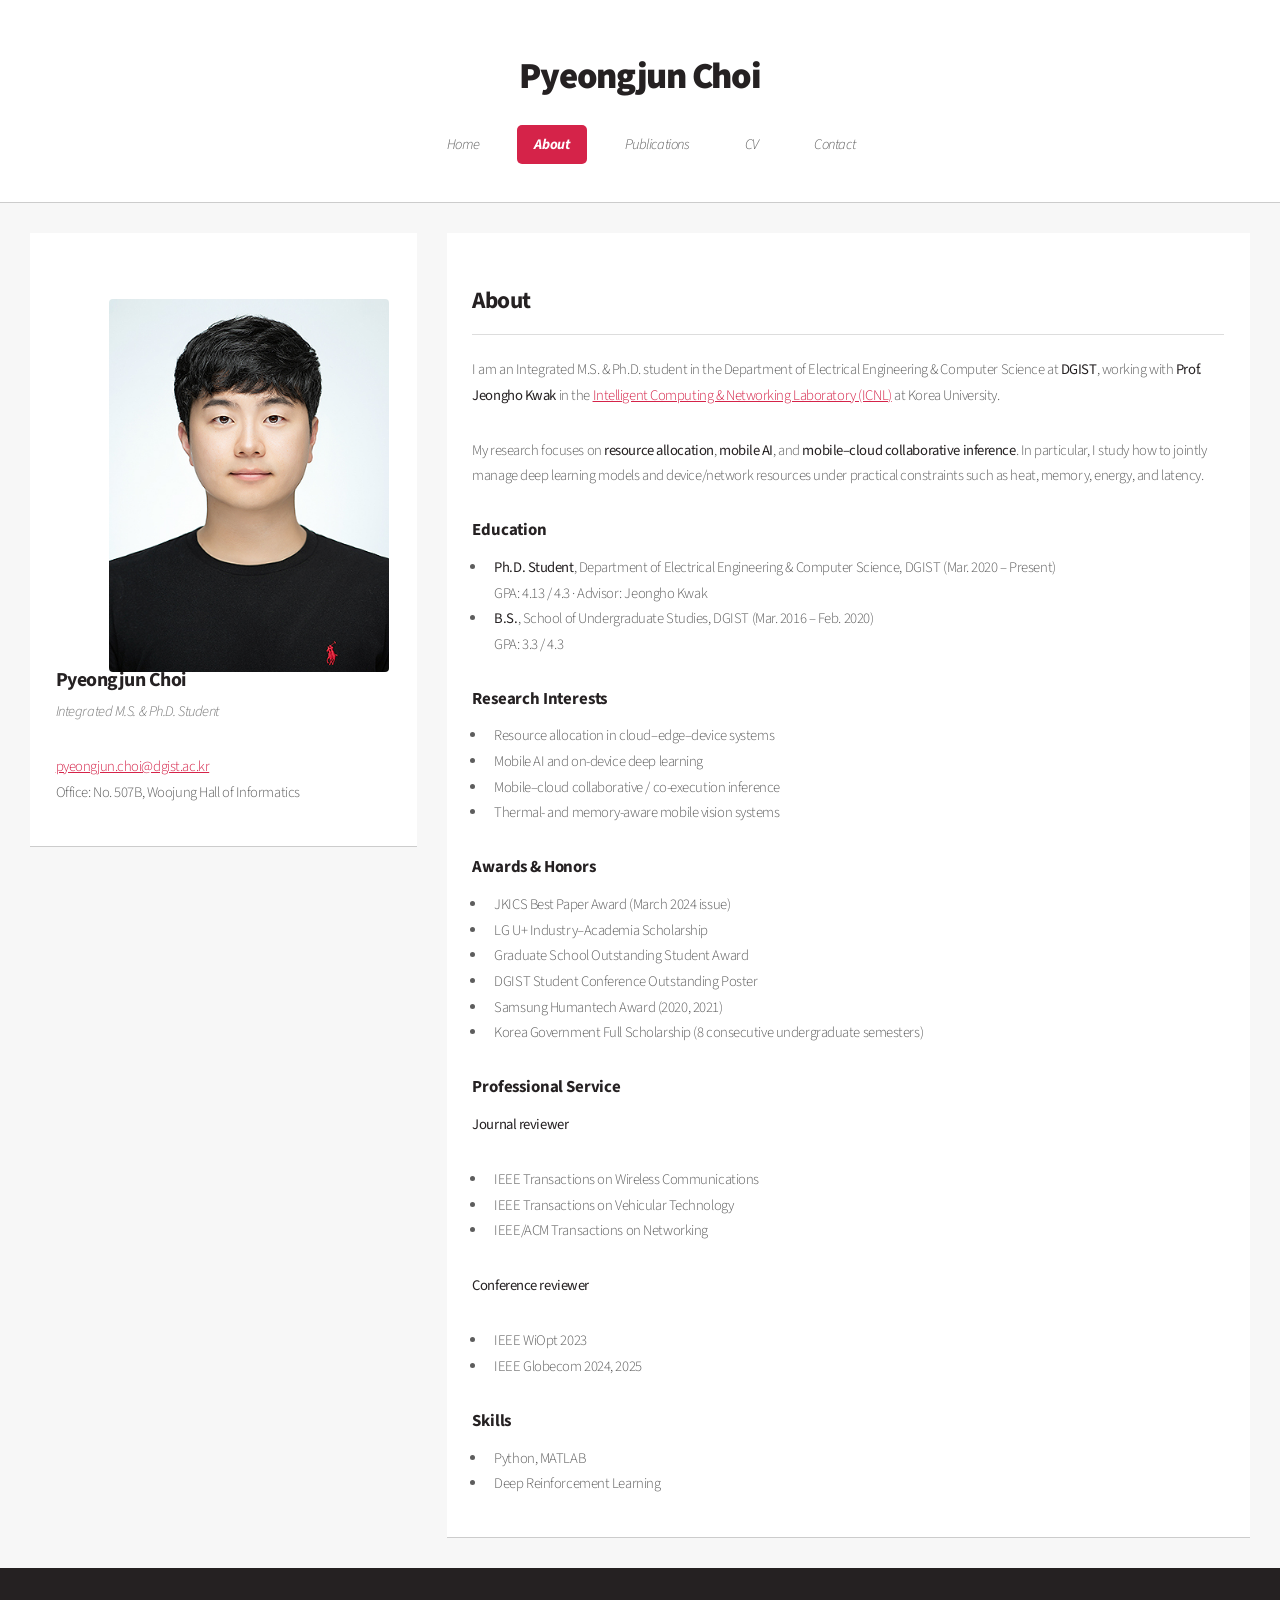
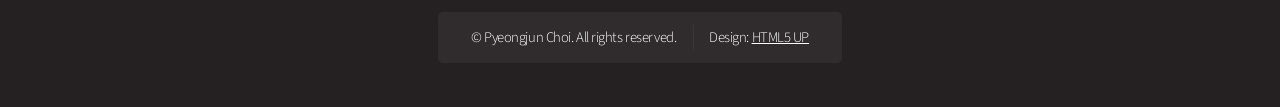
==== commit f65b52c9: "Align headings left and tighten typography hierarchy. Co-authored-by: Cursor <cursoragent@cursor.com" ====
--- a/about.html
+++ b/about.html
@@ -46,7 +46,7 @@
 						</div>
 						<div class="col-8 col-12-medium">
 							<article class="box post">
-								<header>
+								<header class="page-title">
 									<h2>About</h2>
 								</header>
 								<p>
@@ -61,9 +61,7 @@
 									and device/network resources under practical constraints such as heat, memory, energy, and latency.
 								</p>
 
-								<header class="major">
-									<h2>Education</h2>
-								</header>
+								<header class="section-heading"><h3>Education</h3></header>
 								<ul>
 									<li>
 										<strong>Ph.D. Student</strong>, Department of Electrical Engineering &amp; Computer Science, DGIST
@@ -77,9 +75,7 @@
 									</li>
 								</ul>
 
-								<header class="major">
-									<h2>Research Interests</h2>
-								</header>
+								<header class="section-heading"><h3>Research Interests</h3></header>
 								<ul>
 									<li>Resource allocation in cloud–edge–device systems</li>
 									<li>Mobile AI and on-device deep learning</li>
@@ -87,9 +83,7 @@
 									<li>Thermal- and memory-aware mobile vision systems</li>
 								</ul>
 
-								<header class="major">
-									<h2>Awards &amp; Honors</h2>
-								</header>
+								<header class="section-heading"><h3>Awards &amp; Honors</h3></header>
 								<ul>
 									<li>JKICS Best Paper Award (March 2024 issue)</li>
 									<li>LG U+ Industry–Academia Scholarship</li>
@@ -99,9 +93,7 @@
 									<li>Korea Government Full Scholarship (8 consecutive undergraduate semesters)</li>
 								</ul>
 
-								<header class="major">
-									<h2>Professional Service</h2>
-								</header>
+								<header class="section-heading"><h3>Professional Service</h3></header>
 								<p><strong>Journal reviewer</strong></p>
 								<ul>
 									<li>IEEE Transactions on Wireless Communications</li>
@@ -114,9 +106,7 @@
 									<li>IEEE Globecom 2024, 2025</li>
 								</ul>
 
-								<header class="major">
-									<h2>Skills</h2>
-								</header>
+								<header class="section-heading"><h3>Skills</h3></header>
 								<ul>
 									<li>Python, MATLAB</li>
 									<li>Deep Reinforcement Learning</li>
--- a/assets/css/custom.css
+++ b/assets/css/custom.css
@@ -37,9 +37,99 @@
 	opacity: 0.85;
 }
 
+/* Page title level (Publications, About, CV, Contact, Research Interests) */
+.box.post > header.page-title h2,
+.box.post > header h2,
+.page-heading h2 {
+	font-size: 1.6em;
+	letter-spacing: -0.02em;
+	text-align: left;
+	margin: 0 0 0.35em 0;
+}
+
+.box.post > header.page-title,
+.box.post > header {
+	text-align: left;
+	border-bottom: solid 1px #ddd;
+	padding-bottom: 0.85em;
+	margin-bottom: 1.5em;
+}
+
+.box.post > header.page-title p,
+.box.post > header p {
+	text-align: left;
+	margin: 0;
+	font-size: 0.95em;
+}
+
+/* Subsection level (Journal Articles, Education, ...) — ICNL Projects style */
+.section-heading {
+	text-align: left !important;
+	border: 0 !important;
+	top: 0 !important;
+	position: static !important;
+	margin: 1.75em 0 0.75em 0 !important;
+	padding: 0 !important;
+}
+
+.section-heading h3 {
+	display: block !important;
+	background: none !important;
+	position: static !important;
+	top: auto !important;
+	padding: 0 !important;
+	margin: 0 !important;
+	font-size: 1.15em;
+	font-weight: 700;
+	letter-spacing: -0.01em;
+	text-align: left;
+	color: #252122;
+}
+
+.page-heading {
+	text-align: left !important;
+	border: 0 !important;
+	top: 0 !important;
+	position: static !important;
+	margin: 0 0 1.25em 0 !important;
+	padding: 0 0 0.6em 0 !important;
+	border-bottom: solid 1px #ddd !important;
+}
+
+.page-heading h2 {
+	display: block !important;
+	background: none !important;
+	position: static !important;
+	padding: 0 !important;
+	margin: 0 !important;
+}
+
+/* Home: keep Research Interests readable; center CTA buttons under cards */
+.home-heading {
+	text-align: center !important;
+	border-bottom: 0 !important;
+	margin-bottom: 1.5em !important;
+}
+
+.home-heading h2 {
+	text-align: center;
+	font-size: 1.6em;
+}
+
+.home-actions {
+	text-align: center;
+	margin-top: 0.5em;
+}
+
+.home-actions li {
+	display: inline-block;
+	margin: 0.35em;
+}
+
 .pub-list {
 	margin: 0 0 2em 0;
 	padding-left: 1.4em;
+	text-align: left;
 }
 
 .pub-list li {
@@ -55,4 +145,14 @@
 	.profile-box .image.featured img {
 		max-width: 200px;
 	}
+
+	.box.post > header h2,
+	.page-heading h2,
+	.home-heading h2 {
+		font-size: 1.35em;
+	}
+
+	.section-heading h3 {
+		font-size: 1.05em;
+	}
 }
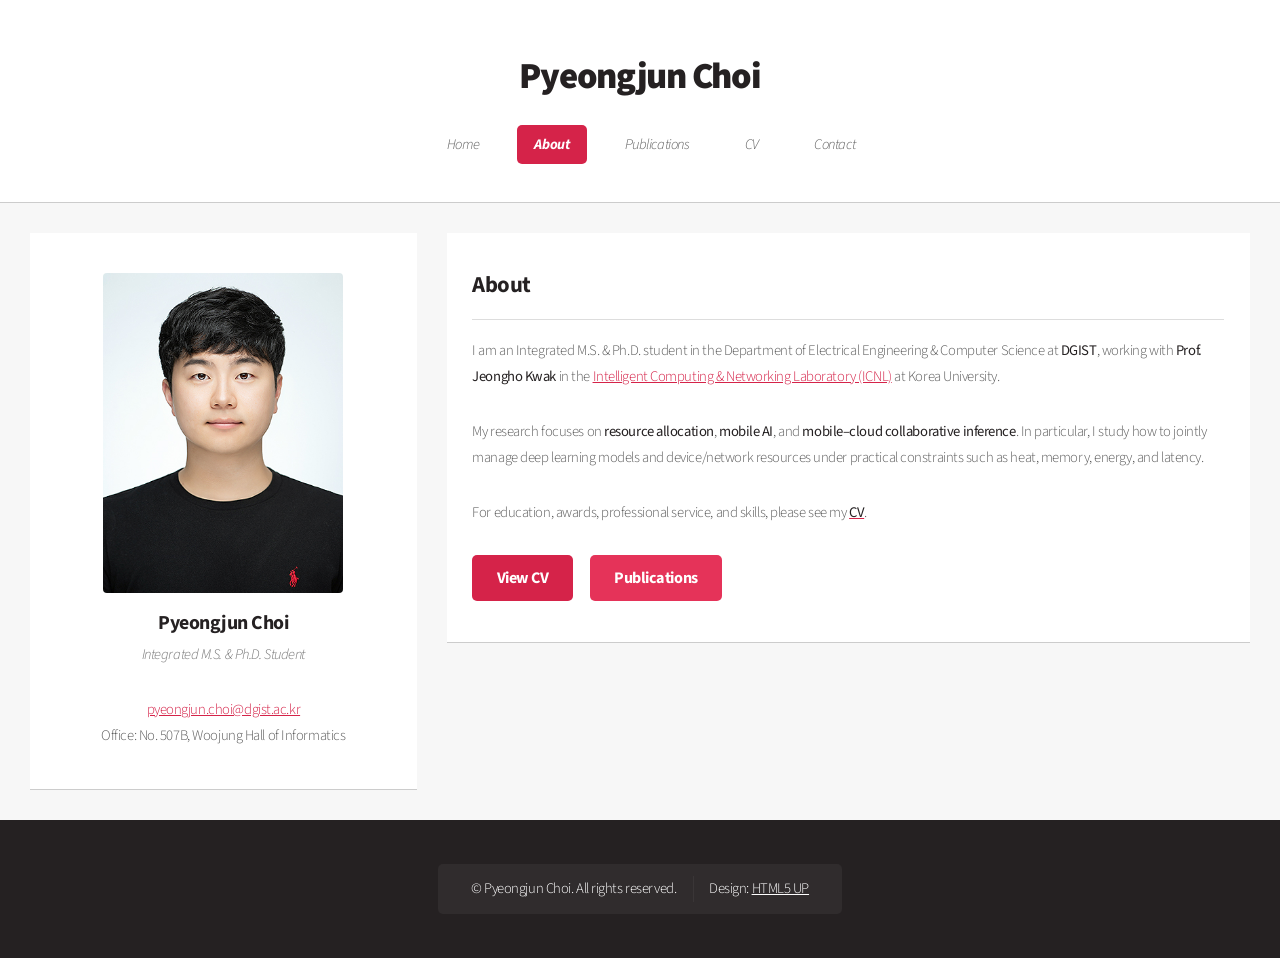
==== commit 64751403: "Simplify About to avoid CV overlap and expand Latest News. Keep a short bio with CV/Publications lin" ====
--- a/about.html
+++ b/about.html
@@ -57,59 +57,16 @@
 								</p>
 								<p>
 									My research focuses on <strong>resource allocation</strong>, <strong>mobile AI</strong>, and
-									<strong>mobile–cloud collaborative inference</strong>. In particular, I study how to jointly manage deep learning models
+									<strong>mobile&ndash;cloud collaborative inference</strong>. In particular, I study how to jointly manage deep learning models
 									and device/network resources under practical constraints such as heat, memory, energy, and latency.
 								</p>
-
-								<header class="section-heading"><h3>Education</h3></header>
-								<ul>
-									<li>
-										<strong>Ph.D. Student</strong>, Department of Electrical Engineering &amp; Computer Science, DGIST
-										(Mar. 2020 – Present)<br />
-										GPA: 4.13 / 4.3 · Advisor: Jeongho Kwak
-									</li>
-									<li>
-										<strong>B.S.</strong>, School of Undergraduate Studies, DGIST
-										(Mar. 2016 – Feb. 2020)<br />
-										GPA: 3.3 / 4.3
-									</li>
-								</ul>
-
-								<header class="section-heading"><h3>Research Interests</h3></header>
-								<ul>
-									<li>Resource allocation in cloud–edge–device systems</li>
-									<li>Mobile AI and on-device deep learning</li>
-									<li>Mobile–cloud collaborative / co-execution inference</li>
-									<li>Thermal- and memory-aware mobile vision systems</li>
-								</ul>
-
-								<header class="section-heading"><h3>Awards &amp; Honors</h3></header>
-								<ul>
-									<li>JKICS Best Paper Award (March 2024 issue)</li>
-									<li>LG U+ Industry–Academia Scholarship</li>
-									<li>Graduate School Outstanding Student Award</li>
-									<li>DGIST Student Conference Outstanding Poster</li>
-									<li>Samsung Humantech Award (2020, 2021)</li>
-									<li>Korea Government Full Scholarship (8 consecutive undergraduate semesters)</li>
-								</ul>
-
-								<header class="section-heading"><h3>Professional Service</h3></header>
-								<p><strong>Journal reviewer</strong></p>
-								<ul>
-									<li>IEEE Transactions on Wireless Communications</li>
-									<li>IEEE Transactions on Vehicular Technology</li>
-									<li>IEEE/ACM Transactions on Networking</li>
-								</ul>
-								<p><strong>Conference reviewer</strong></p>
-								<ul>
-									<li>IEEE WiOpt 2023</li>
-									<li>IEEE Globecom 2024, 2025</li>
-								</ul>
-
-								<header class="section-heading"><h3>Skills</h3></header>
-								<ul>
-									<li>Python, MATLAB</li>
-									<li>Deep Reinforcement Learning</li>
+								<p>
+									For education, awards, professional service, and skills, please see my
+									<a href="cv.html"><strong>CV</strong></a>.
+								</p>
+								<ul class="actions">
+									<li><a href="cv.html" class="button">View CV</a></li>
+									<li><a href="publications.html" class="button alt">Publications</a></li>
 								</ul>
 							</article>
 						</div>
--- a/assets/css/custom.css
+++ b/assets/css/custom.css
@@ -14,18 +14,33 @@
 	background-image: none;
 }
 
+/* Profile photo: cancel Dopetrope featured-image offset; center both axes */
+.profile-box {
+	text-align: center;
+}
+
 .profile-box .image.featured {
-	margin: 0 0 1.5em 0;
+	position: relative !important;
+	left: 0 !important;
+	top: 0 !important;
+	width: 100% !important;
+	margin: 0 auto 1.25em auto !important;
+	display: block;
 }
 
 .profile-box .image.featured img {
 	width: 100%;
-	max-width: 280px;
+	max-width: 240px;
 	margin: 0 auto;
 	display: block;
 	border-radius: 4px;
 	object-fit: cover;
+	object-position: center top;
 	aspect-ratio: 3 / 4;
+}
+
+.profile-box header {
+	text-align: center;
 }
 
 .profile-box header h3 {
@@ -37,14 +52,28 @@
 	opacity: 0.85;
 }
 
-/* Page title level (Publications, About, CV, Contact, Research Interests) */
+.profile-box > p,
+.profile-box footer {
+	text-align: center;
+}
+
+.profile-box footer ul.actions {
+	justify-content: center;
+	text-align: center;
+}
+
+.profile-box footer ul.actions li {
+	display: inline-block;
+}
+
+/* Page title level (Publications, About, CV, Contact) */
 .box.post > header.page-title h2,
 .box.post > header h2,
 .page-heading h2 {
-	font-size: 1.6em;
+	font-size: 1.55em !important;
 	letter-spacing: -0.02em;
 	text-align: left;
-	margin: 0 0 0.35em 0;
+	margin: 0 0 0.35em 0 !important;
 }
 
 .box.post > header.page-title,
@@ -52,38 +81,50 @@
 	text-align: left;
 	border-bottom: solid 1px #ddd;
 	padding-bottom: 0.85em;
-	margin-bottom: 1.5em;
+	padding-top: 0 !important;
+	margin: 0 0 1.25em 0 !important;
 }
 
 .box.post > header.page-title p,
 .box.post > header p {
 	text-align: left;
-	margin: 0;
-	font-size: 0.95em;
-}
-
-/* Subsection level (Journal Articles, Education, ...) — ICNL Projects style */
-.section-heading {
+	margin: 0.35em 0 0 0 !important;
+	font-size: 0.95em !important;
+}
+
+/* Subsection level — no bar, no background chip, left-aligned, smaller */
+.section-heading,
+header.section-heading,
+#main header.section-heading {
 	text-align: left !important;
 	border: 0 !important;
+	border-top: 0 !important;
+	border-bottom: 0 !important;
 	top: 0 !important;
 	position: static !important;
-	margin: 1.75em 0 0.75em 0 !important;
+	margin: 1.5em 0 0.55em 0 !important;
 	padding: 0 !important;
-}
-
-.section-heading h3 {
+	background: transparent !important;
+}
+
+.section-heading h3,
+header.section-heading h3,
+#main .section-heading h3,
+#main header.section-heading h3 {
 	display: block !important;
 	background: none !important;
+	background-color: transparent !important;
+	background-image: none !important;
 	position: static !important;
 	top: auto !important;
 	padding: 0 !important;
 	margin: 0 !important;
-	font-size: 1.15em;
+	font-size: 1em !important;
 	font-weight: 700;
 	letter-spacing: -0.01em;
-	text-align: left;
+	text-align: left !important;
 	color: #252122;
+	line-height: 1.35;
 }
 
 .page-heading {
@@ -94,6 +135,7 @@
 	margin: 0 0 1.25em 0 !important;
 	padding: 0 0 0.6em 0 !important;
 	border-bottom: solid 1px #ddd !important;
+	background: transparent !important;
 }
 
 .page-heading h2 {
@@ -104,7 +146,7 @@
 	margin: 0 !important;
 }
 
-/* Home: keep Research Interests readable; center CTA buttons under cards */
+/* Home: Research Interests + centered CTAs */
 .home-heading {
 	text-align: center !important;
 	border-bottom: 0 !important;
@@ -113,7 +155,7 @@
 
 .home-heading h2 {
 	text-align: center;
-	font-size: 1.6em;
+	font-size: 1.55em;
 }
 
 .home-actions {
@@ -127,13 +169,13 @@
 }
 
 .pub-list {
-	margin: 0 0 2em 0;
+	margin: 0 0 1.75em 0;
 	padding-left: 1.4em;
 	text-align: left;
 }
 
 .pub-list li {
-	margin-bottom: 1em;
+	margin-bottom: 0.9em;
 	line-height: 1.55;
 }
 
@@ -149,10 +191,11 @@
 	.box.post > header h2,
 	.page-heading h2,
 	.home-heading h2 {
-		font-size: 1.35em;
+		font-size: 1.3em !important;
 	}
 
-	.section-heading h3 {
-		font-size: 1.05em;
+	.section-heading h3,
+	#main .section-heading h3 {
+		font-size: 0.95em !important;
 	}
 }
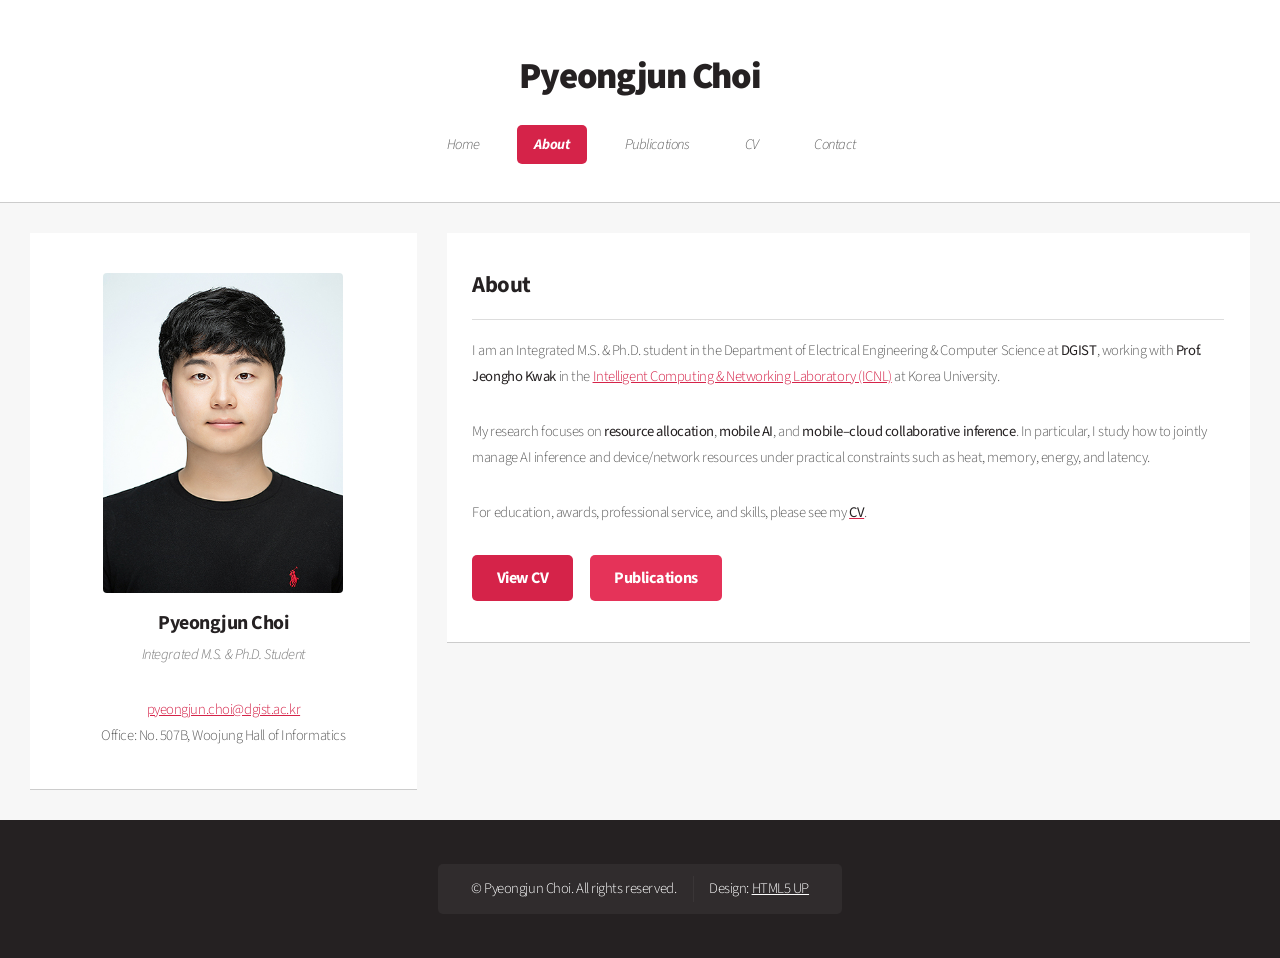
==== commit 92f3a752: "Update research wording, tighten CV review spacing, and mark top venues. Highlight IoTJ and SECON, a" ====
--- a/about.html
+++ b/about.html
@@ -57,7 +57,7 @@
 								</p>
 								<p>
 									My research focuses on <strong>resource allocation</strong>, <strong>mobile AI</strong>, and
-									<strong>mobile&ndash;cloud collaborative inference</strong>. In particular, I study how to jointly manage deep learning models
+									<strong>mobile&ndash;cloud collaborative inference</strong>. In particular, I study how to jointly manage AI inference
 									and device/network resources under practical constraints such as heat, memory, energy, and latency.
 								</p>
 								<p>
--- a/assets/css/custom.css
+++ b/assets/css/custom.css
@@ -199,3 +199,30 @@
 		font-size: 0.95em !important;
 	}
 }
+
+
+/* CV: tighten space under review labels */
+.review-label {
+	margin-bottom: 0.25em !important;
+}
+
+.review-label + ul {
+	margin-top: 0 !important;
+}
+
+/* Publications: venue prestige markers */
+.venue-highlight {
+	display: inline;
+	background: #ffe8ec;
+	color: #9b1c2e;
+	font-weight: 700;
+	padding: 0.1em 0.4em;
+	border-radius: 3px;
+	white-space: normal;
+}
+
+.venue-note {
+	display: inline;
+	color: #555;
+	font-weight: 600;
+}
